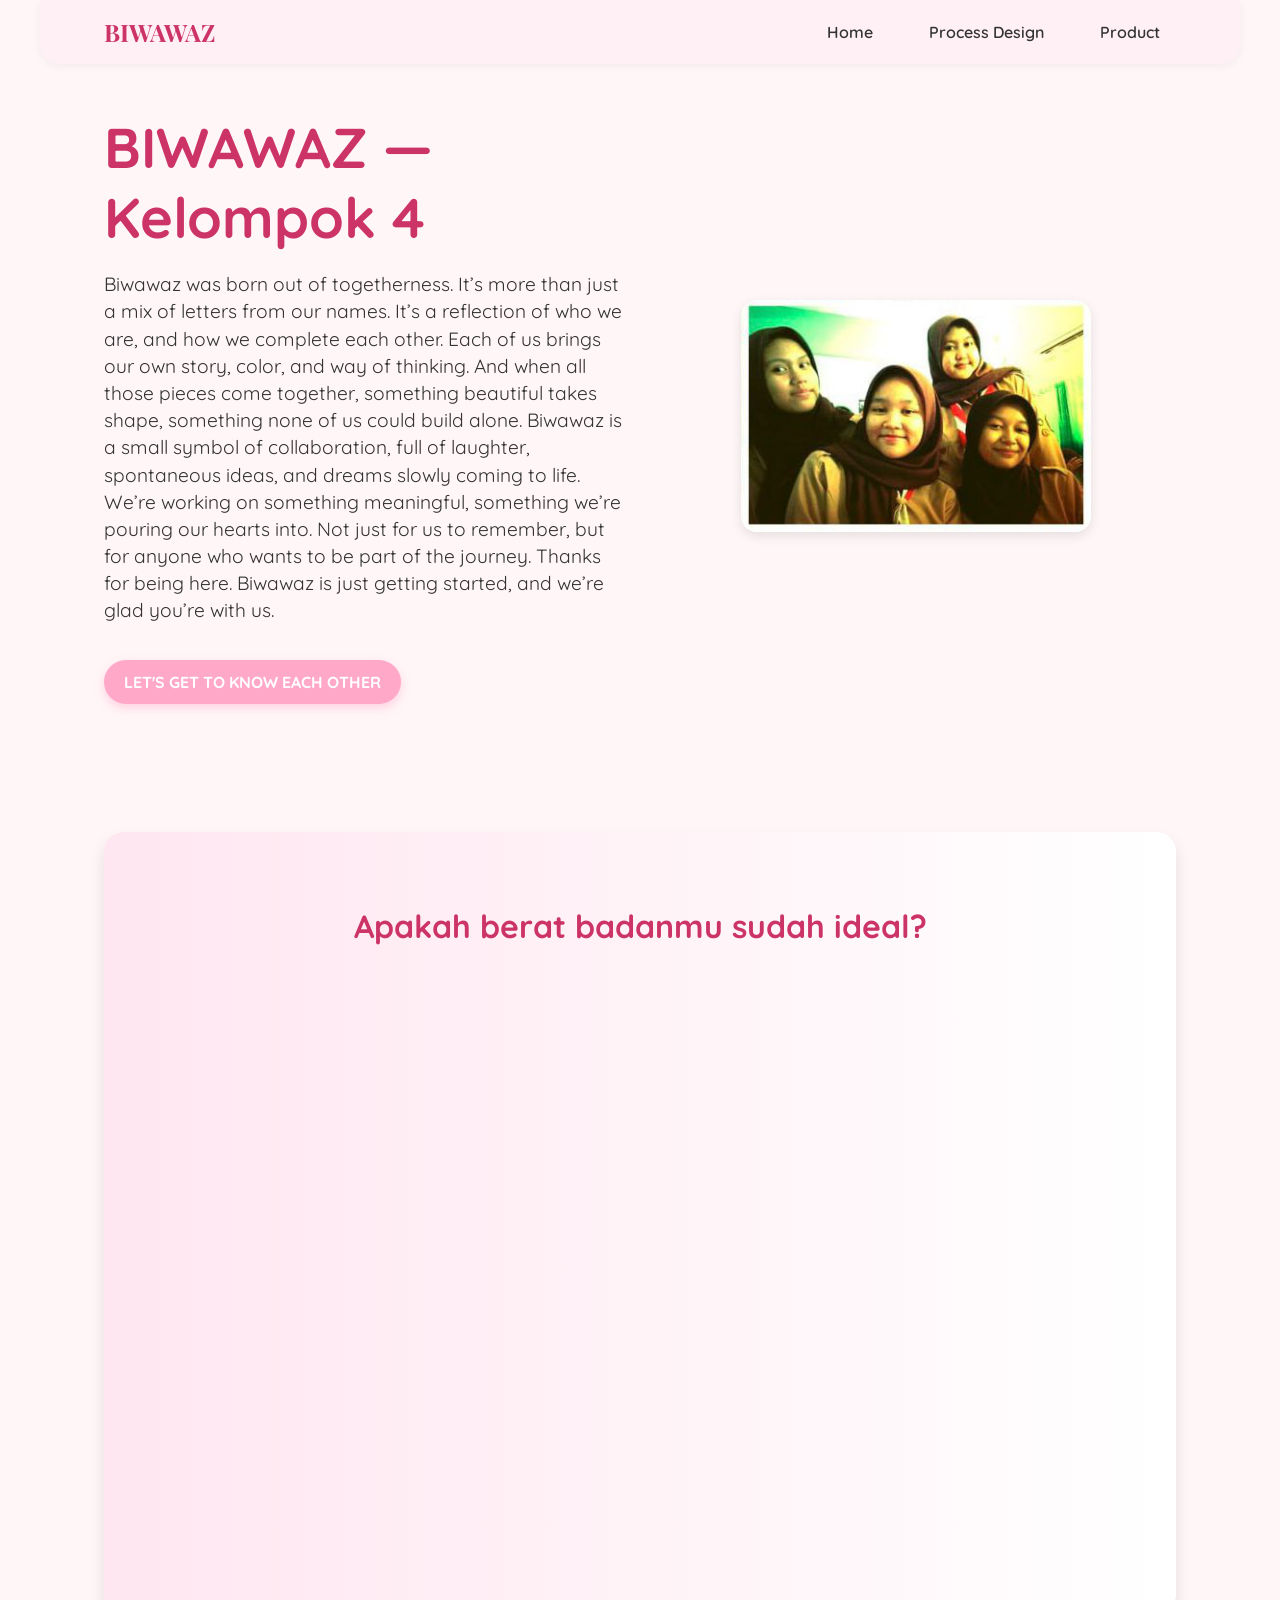
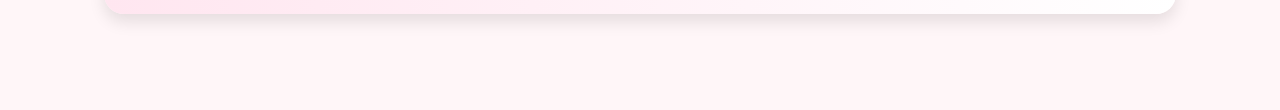
==== index.html @ 3f1b4741 "Update index.html" ====
<!DOCTYPE html>
<html lang="id">
<head>
  <meta charset="UTF-8" />
  <meta name="viewport" content="width=device-width, initial-scale=1.0" />
  <title>Kelompok 4 - Biwawaz</title>
  <link rel="stylesheet" href="style.css" />
  <link href="https://fonts.googleapis.com/css2?family=Noto+Sans+JP:wght@500&family=Playfair+Display:wght@600&family=Quicksand:wght@500&display=swap" rel="stylesheet">

  <style>
    body {
      font-family: 'Quicksand', sans-serif;
      background-color: #fff6f8;
      margin: 0;
      padding: 0;
      color: #444;
    }

    .member-container {
  display: flex;
  flex-wrap: wrap;
  gap: 2rem;
  margin-top: 2rem;
  justify-content: center;
  visibility: hidden;
  max-width: 1200px;
  margin-inline: auto;
}

  .member-box {
  width: 250px; 
  background-color: #ffe1eb;
  border-radius: 20px;
  text-align: center;
  padding: 20px;
  box-shadow: 0 8px 16px rgba(255, 182, 193, 0.3);
  display: flex;
  flex-direction: column;
  justify-content: space-between;
  transition: transform 0.3s ease;
}

    .member-box:hover {
      transform: scale(1.05);
    }

    .member-box img {
      width: 100px;
      height: 100px;
      object-fit: cover;
      border-radius: 50%;
      margin: 0 auto 1rem;
      border: 3px solid white;
      box-shadow: 0 0 0 4px #ffa8c8;
    }

    .member-box h3 {
      font-size: 1.3rem;
      color: #cc2e5d;
      margin: 10px 0 5px;
    }

    .member-box p {
      font-size: 0.95rem;
      color: #5f5f5f;
    }

    #btn-know {
      margin-top: 1rem;
      padding: 12px 20px;
      background-color: #ffa8c8;
      border: none;
      border-radius: 25px;
      color: white;
      font-weight: bold;
      cursor: pointer;
      box-shadow: 0 4px 10px rgba(255, 174, 201, 0.5);
      transition: background-color 0.3s;
    }

    #btn-know:hover {
      background-color: #ff8cb3;
    }
  </style>
</head>

<body>
<header class="navbar-container">
  <div class="logo">
    <h1>BIWAWAZ</h1>
  </div>
  <nav class="nav-list">
    <ul>
      <li><a href="#">Home</a></li>
      <li><a href="#">Process Design</a></li>
      <li><a href="#">Product</a></li>
    </ul>
  </nav>
</header>
  
<main>
  <div class="content">
    <div class="content-description">
      <h1 class="tittle">BIWAWAZ — Kelompok 4</h1>
      <p>
       Biwawaz was born out of togetherness. It’s more than just a mix of letters from our 	names. It’s a reflection of who we are, and 	how we complete each other. Each of 	us brings our own story, color, and way of thinking. And when all those pieces come 	together, 	something beautiful takes shape, something none of us could build 	alone.
          Biwawaz is a small symbol of collaboration, full of laughter, spontaneous ideas, 	and dreams slowly coming to life.
          We’re working on something meaningful, something we’re pouring our hearts into.
          Not just for us to remember, but for anyone who wants to be part of the journey.
          Thanks for being here. Biwawaz is just getting started, and we’re glad you’re 	with us.

      </p>
      <button id="btn-know">Let's get to know each other</button>

      <!-- Container anggota -->
      <div id="member-container" class="member-container"></div>
    </div>

    <div class="content-image">
      <img src="img/fotber4.png" alt="profile" />
    </div>
  </div>

  <section class="bmi-section">
    <h2>Apakah berat badanmu sudah ideal?</h2>
    <iframe 
      src="https://biwawazz-BMI-kalkulator.hf.space" 
      width="100%" 
      height="600px" 
      style="border:none; border-radius: 10px;">
    </iframe>
  </section>
</main>

<script>
  document.getElementById('btn-know').addEventListener('click', function() {
    const container = document.getElementById('member-container');
    container.style.visibility = 'visible';

    const members = [
      { name: 'Amirah Rajwa R', description: 'Progammer menciptakan dan mengembangkan program, melakukan pengujian dan debugging, mengintegrasikan backend dan frontend, menyusun dokumentasi, dan berkoordinasi dengan tim desain.', imgSrc: 'img/wawa.png' },
      { name: 'Shanaz Althaafunnisaa', description: 'Bertugas untuk membuat kode-kode program sebuah web. Kode-kode program tersebut nantinya harus bisa digunakan dengan baik oleh pengguna website. Maka dari itu, berbagai fungsi dalam web harus benar-benar diperhatikan, seperti fungsi tombol, menu, hingga sinkronisasi data', imgSrc: 'img/shanaz.png' },
      { name: 'Sabrina Aurelia P', description: 'Tugasnya menyampaikan informasi mengenai suatu produk secara menarik dengan mengakomodasi keinginan klien.', imgSrc: 'img/sabrina.png' },
      { name: 'Ratu Flora P', description: 'membuat konten yang menarik dan berkualitas untuk dipublikasikan di berbagai platform media sosial', imgSrc: 'img/ratu.png' }
    ];

    container.innerHTML = '';
    members.forEach(member => {
      let box = document.createElement('div');
      box.className = 'member-box';
      box.innerHTML = `
        <img src="${member.imgSrc}" alt="${member.name}" />
        <h3>${member.name}</h3>
        <p>${member.description}</p>
      `;
      container.appendChild(box);
    });
  });
</script>

</body>
</html>
---- style.css ----
@import url('https://fonts.googleapis.com/css2?family=Noto+Sans+JP:wght@500&family=Playfair+Display:wght@600&family=Quicksand:wght@500&display=swap');

*, *:before, *:after {
  box-sizing: border-box;
}

body {
  height: 100vh;
  font-family: 'Quicksand', 'Roboto', sans-serif;
  margin: 0;
  display: flex;
  flex-direction: column;
  background-color: #fffafa;
}
header.navbar-container {
  max-width: 1200px;
  width: 100%;
  margin: auto;
  display: flex;
  justify-content: space-between;
  align-items: center;
  padding: 1rem 4rem;
  background-color: #fff0f5;
  border-radius: 0 0 20px 20px;
  box-shadow: 0 2px 10px rgba(0,0,0,0.05);
}

header.navbar-container .logo h1 {
  font-size: 1.5rem;
  font-family: 'Playfair Display', serif;
  color: #cc3366;
  margin: 0;
}

.nav-list ul {
  display: flex;
  gap: 1.5rem;
  list-style: none;
  margin: 0;
  padding: 0;
}

.nav-list a {
  text-decoration: none;
  font-weight: 600;
  font-size: 1rem;
  color: #333;
  padding: 0.5rem 1rem;
  border-radius: 999px;
  transition: all 0.2s ease-in-out;
}

.nav-list a:hover {
  background-color: #f49ac2;
  color: white;
}

main {
  max-width: 1200px;
  width: 100%;
  margin-inline: auto;
  padding: 2rem 4rem;
  flex: 1;
  display: flex;
  flex-direction: column;
  gap: 2rem;
}

main .content {
  display: flex;
  align-items: center;
  gap: 2rem;
}

main .content .content-description {
  flex: 1;
}

main .content .content-description .tittle {
  font-size: 3.5rem;
  margin-block: 1rem;
  color: #cc3366;
}

main .content .content-description p {
  line-height: 1.7rem;
  font-size: 1.2rem;
  color: #333;
}

main .content .content-description button {
  padding: 0.8rem 2.5rem;
  margin-block-start: 1rem;
  text-transform: uppercase;
  font-weight: 700;
  font-size: 1rem;
  font-family: 'Calibri', 'Quicksand';
  color: black;
  border: 3px solid transparent;
  border-radius: 999px;
  background-color: pink;
  cursor: pointer;
  transition: all 0.3s ease;
  box-shadow: 0 4px 10px rgba(255,182,193,0.4);
}

main .content .content-description button:hover {
  border: 3px solid #f49ac2;
  color: #ffb6c1;
  background-color: transparent;
}

main .content .content-image {
  flex: 1;
  display: flex;
}

main .content .content-image img {
  margin: auto;
  min-width: 250px;
  width: 100%;
  max-width: 350px;
  border-radius: 16px;
  box-shadow: 0 4px 12px rgba(0,0,0,0.1);
}

/* BMI SECTION */
.bmi-section {
  width: 100%;
  margin-top: 4rem;
  padding: 3rem 2rem;
  background: linear-gradient(to right, #ffe6f0, #fff);
  border-radius: 20px;
  box-shadow: 0 8px 16px rgba(0,0,0,0.1);
  text-align: center;
  margin-bottom: 4rem;
}

.bmi-section h2 {
  font-size: 2rem;
  margin-bottom: 1rem;
  color: #cc3366;
}

/* Responsive Layout */
@media (max-width: 768px) {
  main .content {
    flex-direction: column;
    text-align: center;
  }

  main .content .content-description .tittle {
    font-size: 2.5rem;
  }

  main .content .content-image img {
    width: 100%;
  }

  main {
    padding: 1rem 2rem;
  }
}
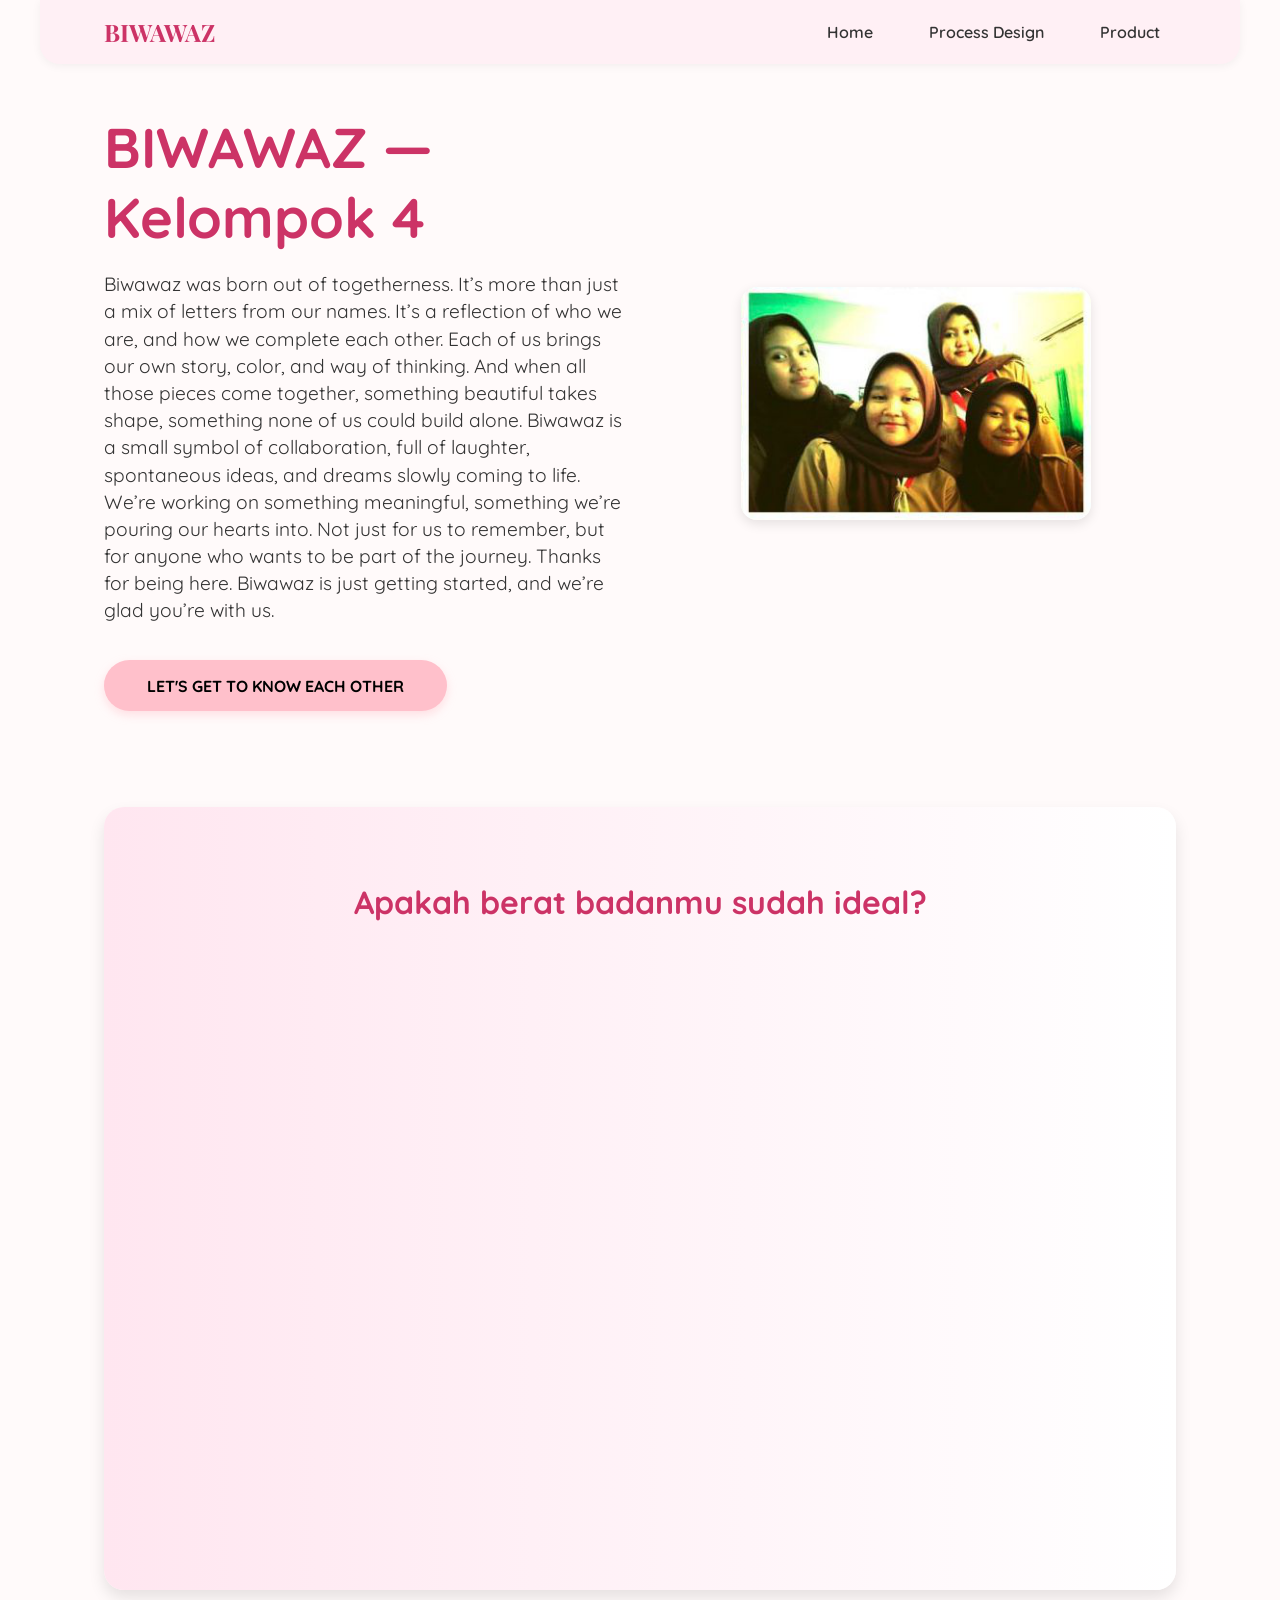
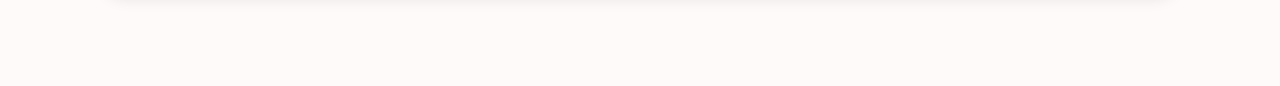
==== commit d469bcc7: "Update index.html" ====
--- a/index.html
+++ b/index.html
@@ -6,82 +6,6 @@
   <title>Kelompok 4 - Biwawaz</title>
   <link rel="stylesheet" href="style.css" />
   <link href="https://fonts.googleapis.com/css2?family=Noto+Sans+JP:wght@500&family=Playfair+Display:wght@600&family=Quicksand:wght@500&display=swap" rel="stylesheet">
-
-  <style>
-    body {
-      font-family: 'Quicksand', sans-serif;
-      background-color: #fff6f8;
-      margin: 0;
-      padding: 0;
-      color: #444;
-    }
-
-    .member-container {
-  display: flex;
-  flex-wrap: wrap;
-  gap: 2rem;
-  margin-top: 2rem;
-  justify-content: center;
-  visibility: hidden;
-  max-width: 1200px;
-  margin-inline: auto;
-}
-
-  .member-box {
-  width: 250px; 
-  background-color: #ffe1eb;
-  border-radius: 20px;
-  text-align: center;
-  padding: 20px;
-  box-shadow: 0 8px 16px rgba(255, 182, 193, 0.3);
-  display: flex;
-  flex-direction: column;
-  justify-content: space-between;
-  transition: transform 0.3s ease;
-}
-
-    .member-box:hover {
-      transform: scale(1.05);
-    }
-
-    .member-box img {
-      width: 100px;
-      height: 100px;
-      object-fit: cover;
-      border-radius: 50%;
-      margin: 0 auto 1rem;
-      border: 3px solid white;
-      box-shadow: 0 0 0 4px #ffa8c8;
-    }
-
-    .member-box h3 {
-      font-size: 1.3rem;
-      color: #cc2e5d;
-      margin: 10px 0 5px;
-    }
-
-    .member-box p {
-      font-size: 0.95rem;
-      color: #5f5f5f;
-    }
-
-    #btn-know {
-      margin-top: 1rem;
-      padding: 12px 20px;
-      background-color: #ffa8c8;
-      border: none;
-      border-radius: 25px;
-      color: white;
-      font-weight: bold;
-      cursor: pointer;
-      box-shadow: 0 4px 10px rgba(255, 174, 201, 0.5);
-      transition: background-color 0.3s;
-    }
-
-    #btn-know:hover {
-      background-color: #ff8cb3;
-    }
-  </style>
 </head>
 
 <body>
@@ -97,22 +21,19 @@
     </ul>
   </nav>
 </header>
-  
+
 <main>
   <div class="content">
     <div class="content-description">
       <h1 class="tittle">BIWAWAZ — Kelompok 4</h1>
       <p>
-       Biwawaz was born out of togetherness. It’s more than just a mix of letters from our 	names. It’s a reflection of who we are, and 	how we complete each other. Each of 	us brings our own story, color, and way of thinking. And when all those pieces come 	together, 	something beautiful takes shape, something none of us could build 	alone.
-          Biwawaz is a small symbol of collaboration, full of laughter, spontaneous ideas, 	and dreams slowly coming to life.
-          We’re working on something meaningful, something we’re pouring our hearts into.
-          Not just for us to remember, but for anyone who wants to be part of the journey.
-          Thanks for being here. Biwawaz is just getting started, and we’re glad you’re 	with us.
-
+        Biwawaz was born out of togetherness. It’s more than just a mix of letters from our names. It’s a reflection of who we are, and how we complete each other. Each of us brings our own story, color, and way of thinking. And when all those pieces come together, something beautiful takes shape, something none of us could build alone.
+        Biwawaz is a small symbol of collaboration, full of laughter, spontaneous ideas, and dreams slowly coming to life.
+        We’re working on something meaningful, something we’re pouring our hearts into.
+        Not just for us to remember, but for anyone who wants to be part of the journey.
+        Thanks for being here. Biwawaz is just getting started, and we’re glad you’re with us.
       </p>
       <button id="btn-know">Let's get to know each other</button>
-
-      <!-- Container anggota -->
       <div id="member-container" class="member-container"></div>
     </div>
 
@@ -133,15 +54,15 @@
 </main>
 
 <script>
-  document.getElementById('btn-know').addEventListener('click', function() {
+  document.getElementById('btn-know').addEventListener('click', function () {
     const container = document.getElementById('member-container');
     container.style.visibility = 'visible';
 
     const members = [
-      { name: 'Amirah Rajwa R', description: 'Progammer menciptakan dan mengembangkan program, melakukan pengujian dan debugging, mengintegrasikan backend dan frontend, menyusun dokumentasi, dan berkoordinasi dengan tim desain.', imgSrc: 'img/wawa.png' },
-      { name: 'Shanaz Althaafunnisaa', description: 'Bertugas untuk membuat kode-kode program sebuah web. Kode-kode program tersebut nantinya harus bisa digunakan dengan baik oleh pengguna website. Maka dari itu, berbagai fungsi dalam web harus benar-benar diperhatikan, seperti fungsi tombol, menu, hingga sinkronisasi data', imgSrc: 'img/shanaz.png' },
-      { name: 'Sabrina Aurelia P', description: 'Tugasnya menyampaikan informasi mengenai suatu produk secara menarik dengan mengakomodasi keinginan klien.', imgSrc: 'img/sabrina.png' },
-      { name: 'Ratu Flora P', description: 'membuat konten yang menarik dan berkualitas untuk dipublikasikan di berbagai platform media sosial', imgSrc: 'img/ratu.png' }
+      { name: 'Amirah Rajwa R', description: '"Programmer membuat, menguji, dan menyempurnakan program sambil bekerja sama dengan tim."', imgSrc: 'img/wawa.png' },
+      { name: 'Shanaz Althaafunnisaa', description: 'Bertugas menulis kode web agar berfungsi dengan baik, termasuk tombol, menu, dan sinkronisasi data.', imgSrc: 'img/shanaz.png' },
+      { name: 'Sabrina Aurelia P', description: 'Tugasnya menyampaikan informasi mengenai suatu produk secara menarik.', imgSrc: 'img/sabrina.png' },
+      { name: 'Ratu Flora P', description: 'Membuat konten menarik untuk berbagai media sosial.', imgSrc: 'img/ratu.png' }
     ];
 
     container.innerHTML = '';
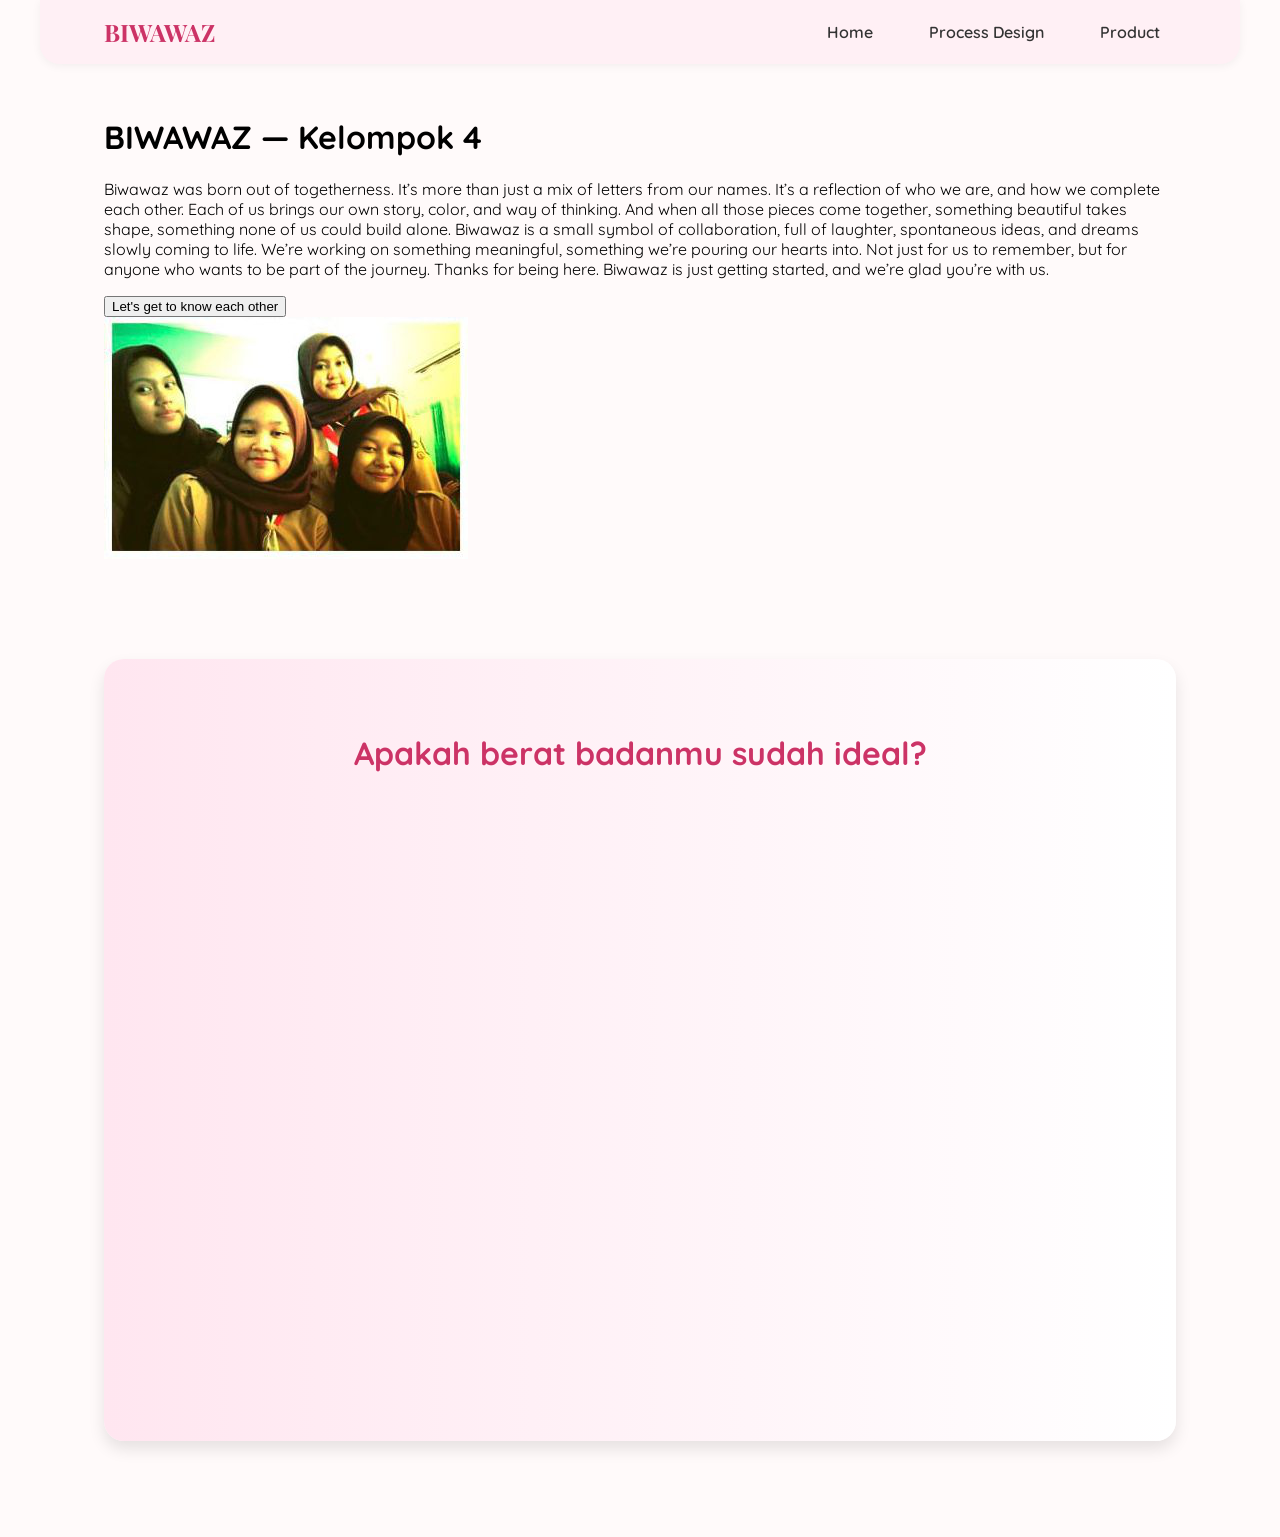
==== commit 91629a4d: "Update index.html" ====
--- a/index.html
+++ b/index.html
@@ -9,75 +9,74 @@
 </head>
 
 <body>
-<header class="navbar-container">
-  <div class="logo">
-    <h1>BIWAWAZ</h1>
-  </div>
-  <nav class="nav-list">
-    <ul>
-      <li><a href="#">Home</a></li>
-      <li><a href="#">Process Design</a></li>
-      <li><a href="#">Product</a></li>
-    </ul>
-  </nav>
-</header>
+  <header class="navbar-container">
+    <div class="logo">
+      <h1>BIWAWAZ</h1>
+    </div>
+    <nav class="nav-list">
+      <ul>
+        <li><a href="#">Home</a></li>
+        <li><a href="#">Process Design</a></li>
+        <li><a href="#">Product</a></li>
+      </ul>
+    </nav>
+  </header>
 
-<main>
-  <div class="content">
-    <div class="content-description">
-      <h1 class="tittle">BIWAWAZ — Kelompok 4</h1>
-      <p>
-        Biwawaz was born out of togetherness. It’s more than just a mix of letters from our names. It’s a reflection of who we are, and how we complete each other. Each of us brings our own story, color, and way of thinking. And when all those pieces come together, something beautiful takes shape, something none of us could build alone.
-        Biwawaz is a small symbol of collaboration, full of laughter, spontaneous ideas, and dreams slowly coming to life.
-        We’re working on something meaningful, something we’re pouring our hearts into.
-        Not just for us to remember, but for anyone who wants to be part of the journey.
-        Thanks for being here. Biwawaz is just getting started, and we’re glad you’re with us.
-      </p>
-      <button id="btn-know">Let's get to know each other</button>
-      <div id="member-container" class="member-container"></div>
+  <main>
+    <div class="content-wrapper">
+      <div class="content-description">
+        <h1 class="tittle">BIWAWAZ — Kelompok 4</h1>
+        <p>
+          Biwawaz was born out of togetherness. It’s more than just a mix of letters from our names. It’s a reflection of who we are, and how we complete each other. Each of us brings our own story, color, and way of thinking. And when all those pieces come together, something beautiful takes shape, something none of us could build alone.
+          Biwawaz is a small symbol of collaboration, full of laughter, spontaneous ideas, and dreams slowly coming to life.
+          We’re working on something meaningful, something we’re pouring our hearts into.
+          Not just for us to remember, but for anyone who wants to be part of the journey.
+          Thanks for being here. Biwawaz is just getting started, and we’re glad you’re with us.
+        </p>
+        <button id="btn-know">Let's get to know each other</button>
+        <div id="member-container" class="member-container"></div>
+      </div>
+
+      <div class="content-image sticky">
+        <img src="img/fotber4.png" alt="profile" />
+      </div>
     </div>
 
-    <div class="content-image">
-      <img src="img/fotber4.png" alt="profile" />
-    </div>
-  </div>
+    <section class="bmi-section">
+      <h2>Apakah berat badanmu sudah ideal?</h2>
+      <iframe 
+        src="https://biwawazz-BMI-kalkulator.hf.space" 
+        width="100%" 
+        height="600px" 
+        style="border:none; border-radius: 10px;">
+      </iframe>
+    </section>
+  </main>
 
-  <section class="bmi-section">
-    <h2>Apakah berat badanmu sudah ideal?</h2>
-    <iframe 
-      src="https://biwawazz-BMI-kalkulator.hf.space" 
-      width="100%" 
-      height="600px" 
-      style="border:none; border-radius: 10px;">
-    </iframe>
-  </section>
-</main>
+  <script>
+    document.getElementById('btn-know').addEventListener('click', function () {
+      const container = document.getElementById('member-container');
+      container.style.visibility = 'visible';
 
-<script>
-  document.getElementById('btn-know').addEventListener('click', function () {
-    const container = document.getElementById('member-container');
-    container.style.visibility = 'visible';
+      const members = [
+        { name: 'Amirah Rajwa R', description: '"Programmer membuat, menguji, dan menyempurnakan program sambil bekerja sama dengan tim."', imgSrc: 'img/wawa.png' },
+        { name: 'Shanaz Althaafunnisaa', description: 'Bertugas menulis kode web agar berfungsi dengan baik, termasuk tombol, menu, dan sinkronisasi data.', imgSrc: 'img/shanaz.png' },
+        { name: 'Sabrina Aurelia P', description: 'Tugasnya menyampaikan informasi mengenai suatu produk secara menarik.', imgSrc: 'img/sabrina.png' },
+        { name: 'Ratu Flora P', description: 'Membuat konten menarik untuk berbagai media sosial.', imgSrc: 'img/ratu.png' }
+      ];
 
-    const members = [
-      { name: 'Amirah Rajwa R', description: '"Programmer membuat, menguji, dan menyempurnakan program sambil bekerja sama dengan tim."', imgSrc: 'img/wawa.png' },
-      { name: 'Shanaz Althaafunnisaa', description: 'Bertugas menulis kode web agar berfungsi dengan baik, termasuk tombol, menu, dan sinkronisasi data.', imgSrc: 'img/shanaz.png' },
-      { name: 'Sabrina Aurelia P', description: 'Tugasnya menyampaikan informasi mengenai suatu produk secara menarik.', imgSrc: 'img/sabrina.png' },
-      { name: 'Ratu Flora P', description: 'Membuat konten menarik untuk berbagai media sosial.', imgSrc: 'img/ratu.png' }
-    ];
-
-    container.innerHTML = '';
-    members.forEach(member => {
-      let box = document.createElement('div');
-      box.className = 'member-box';
-      box.innerHTML = `
-        <img src="${member.imgSrc}" alt="${member.name}" />
-        <h3>${member.name}</h3>
-        <p>${member.description}</p>
-      `;
-      container.appendChild(box);
+      container.innerHTML = '';
+      members.forEach(member => {
+        let box = document.createElement('div');
+        box.className = 'member-box';
+        box.innerHTML = `
+          <img src="${member.imgSrc}" alt="${member.name}" />
+          <h3>${member.name}</h3>
+          <p>${member.description}</p>
+        `;
+        container.appendChild(box);
+      });
     });
-  });
-</script>
-
+  </script>
 </body>
 </html>
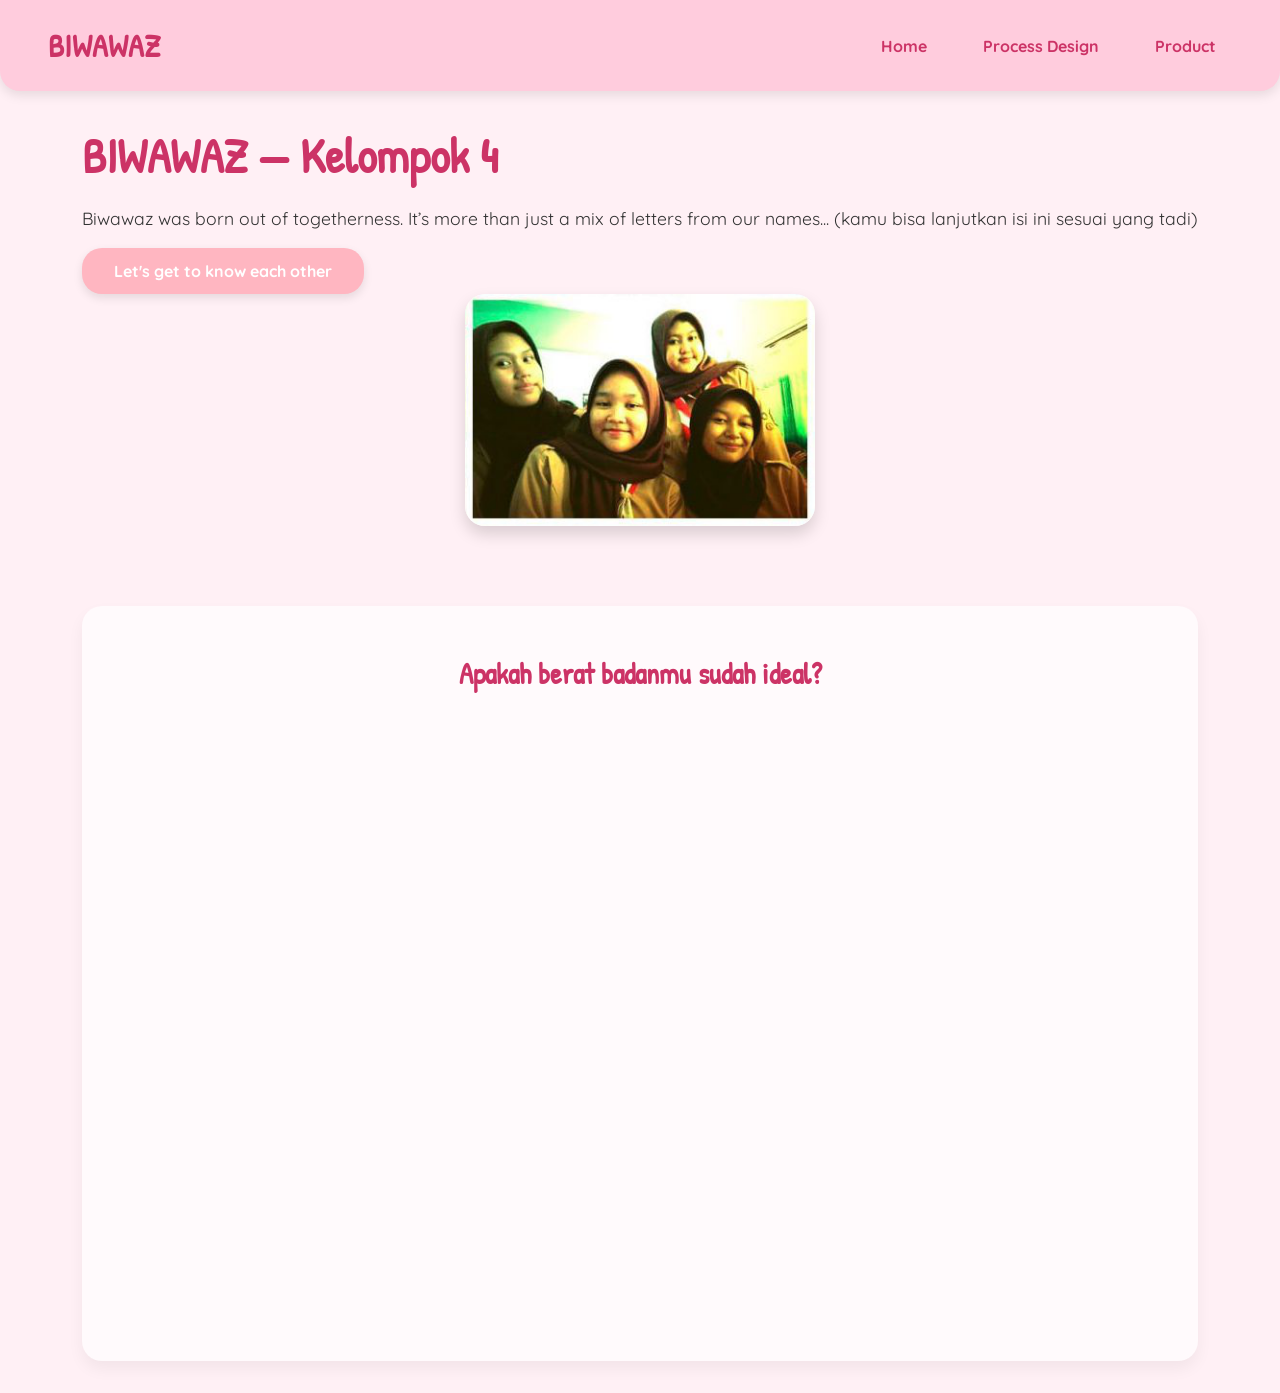
==== commit 9cc01428: "Update index.html" ====
--- a/index.html
+++ b/index.html
@@ -21,37 +21,39 @@
       </ul>
     </nav>
   </header>
+<main>
+  <!-- Bagian deskripsi dan tombol -->
+  <div class="content-wrapper">
+    <div class="content-description">
+      <h1 class="tittle">BIWAWAZ — Kelompok 4</h1>
+      <p>
+        Biwawaz was born out of togetherness. It’s more than just a mix of letters from our names...
+        (kamu bisa lanjutkan isi ini sesuai yang tadi)
+      </p>
+      <button id="btn-know">Let's get to know each other</button>
+    </div>
+  </div>
 
-  <main>
-    <div class="content-wrapper">
-      <div class="content-description">
-        <h1 class="tittle">BIWAWAZ — Kelompok 4</h1>
-        <p>
-          Biwawaz was born out of togetherness. It’s more than just a mix of letters from our names. It’s a reflection of who we are, and how we complete each other. Each of us brings our own story, color, and way of thinking. And when all those pieces come together, something beautiful takes shape, something none of us could build alone.
-          Biwawaz is a small symbol of collaboration, full of laughter, spontaneous ideas, and dreams slowly coming to life.
-          We’re working on something meaningful, something we’re pouring our hearts into.
-          Not just for us to remember, but for anyone who wants to be part of the journey.
-          Thanks for being here. Biwawaz is just getting started, and we’re glad you’re with us.
-        </p>
-        <button id="btn-know">Let's get to know each other</button>
-        <div id="member-container" class="member-container"></div>
-      </div>
+  <!-- Foto grup dipisah agar tidak terdorong ke bawah -->
+  <div class="content-image sticky">
+    <img src="img/fotber4.png" alt="Foto grup Biwawaz" />
+  </div>
 
-      <div class="content-image sticky">
-        <img src="img/fotber4.png" alt="profile" />
-      </div>
-    </div>
+  <!-- Kotak member muncul di bawah tombol, tidak tumpang tindih -->
+  <div id="member-container" class="member-container"></div>
 
-    <section class="bmi-section">
-      <h2>Apakah berat badanmu sudah ideal?</h2>
-      <iframe 
-        src="https://biwawazz-BMI-kalkulator.hf.space" 
-        width="100%" 
-        height="600px" 
-        style="border:none; border-radius: 10px;">
-      </iframe>
-    </section>
-  </main>
+  <!-- BMI Kalkulator -->
+  <section class="bmi-section">
+    <h2>Apakah berat badanmu sudah ideal?</h2>
+    <iframe 
+      src="https://biwawazz-BMI-kalkulator.hf.space" 
+      width="100%" 
+      height="600px" 
+      style="border:none; border-radius: 10px;">
+    </iframe>
+  </section>
+</main>
+
 
   <script>
     document.getElementById('btn-know').addEventListener('click', function () {
--- a/style.css
+++ b/style.css
@@ -1,163 +1,182 @@
-@import url('https://fonts.googleapis.com/css2?family=Noto+Sans+JP:wght@500&family=Playfair+Display:wght@600&family=Quicksand:wght@500&display=swap');
+@import url('https://fonts.googleapis.com/css2?family=Patrick+Hand&family=Quicksand:wght@500&display=swap');
 
-*, *:before, *:after {
+* {
   box-sizing: border-box;
-}
-
-body {
-  height: 100vh;
-  font-family: 'Quicksand', 'Roboto', sans-serif;
-  margin: 0;
-  display: flex;
-  flex-direction: column;
-  background-color: #fffafa;
-}
-header.navbar-container {
-  max-width: 1200px;
-  width: 100%;
-  margin: auto;
-  display: flex;
-  justify-content: space-between;
-  align-items: center;
-  padding: 1rem 4rem;
-  background-color: #fff0f5;
-  border-radius: 0 0 20px 20px;
-  box-shadow: 0 2px 10px rgba(0,0,0,0.05);
-}
-
-header.navbar-container .logo h1 {
-  font-size: 1.5rem;
-  font-family: 'Playfair Display', serif;
-  color: #cc3366;
-  margin: 0;
-}
-
-.nav-list ul {
-  display: flex;
-  gap: 1.5rem;
-  list-style: none;
   margin: 0;
   padding: 0;
 }
 
+body {
+  font-family: 'Quicksand', sans-serif;
+  background-color: #fff0f5;
+  color: #333;
+  display: flex;
+  flex-direction: column;
+  min-height: 100vh;
+}
+
+header.navbar-container {
+  background-color: #ffccdd;
+  padding: 1.5rem 3rem;
+  display: flex;
+  justify-content: space-between;
+  align-items: center;
+  border-radius: 0 0 20px 20px;
+  box-shadow: 0 4px 12px rgba(0, 0, 0, 0.1);
+}
+
+header .logo h1 {
+  font-family: 'Patrick Hand', cursive;
+  font-size: 2rem;
+  color: #cc3366;
+}
+
+.nav-list ul {
+  list-style: none;
+  display: flex;
+  gap: 1.5rem;
+}
+
 .nav-list a {
   text-decoration: none;
-  font-weight: 600;
-  font-size: 1rem;
-  color: #333;
+  font-weight: bold;
+  color: #cc3366;
   padding: 0.5rem 1rem;
   border-radius: 999px;
-  transition: all 0.2s ease-in-out;
+  transition: 0.2s;
 }
 
 .nav-list a:hover {
-  background-color: #f49ac2;
+  background-color: #ffb6c1;
   color: white;
 }
 
 main {
   max-width: 1200px;
-  width: 100%;
-  margin-inline: auto;
-  padding: 2rem 4rem;
-  flex: 1;
-  display: flex;
-  flex-direction: column;
-  gap: 2rem;
-}
-
-main .content {
-  display: flex;
-  align-items: center;
-  gap: 2rem;
-}
-
-main .content .content-description {
+  margin: 2rem auto;
+  padding: 0 2rem;
   flex: 1;
 }
 
-main .content .content-description .tittle {
-  font-size: 3.5rem;
-  margin-block: 1rem;
-  color: #cc3366;
+.content {
+  display: flex;
+  flex-wrap: wrap;
+  align-items: center;
+  gap: 2rem;
+  margin-bottom: 2rem;
 }
 
-main .content .content-description p {
-  line-height: 1.7rem;
-  font-size: 1.2rem;
-  color: #333;
+.content-description {
+  flex: 1;
 }
 
-main .content .content-description button {
-  padding: 0.8rem 2.5rem;
-  margin-block-start: 1rem;
-  text-transform: uppercase;
-  font-weight: 700;
-  font-size: 1rem;
-  font-family: 'Calibri', 'Quicksand';
-  color: black;
-  border: 3px solid transparent;
-  border-radius: 999px;
-  background-color: pink;
-  cursor: pointer;
-  transition: all 0.3s ease;
-  box-shadow: 0 4px 10px rgba(255,182,193,0.4);
+.tittle {
+  font-size: 3rem;
+  color: #cc3366;
+  margin-bottom: 1rem;
+  font-family: 'Patrick Hand', cursive;
 }
 
-main .content .content-description button:hover {
-  border: 3px solid #f49ac2;
-  color: #ffb6c1;
-  background-color: transparent;
+.content-description p {
+  font-size: 1.1rem;
+  line-height: 1.6;
+  margin-bottom: 1rem;
 }
 
-main .content .content-image {
+button#btn-know {
+  padding: 0.8rem 2rem;
+  font-family: 'Quicksand';
+  font-weight: bold;
+  font-size: 1rem;
+  border-radius: 20px;
+  background-color: #ffb6c1;
+  color: #fff;
+  border: none;
+  box-shadow: 0 4px 10px rgba(0, 0, 0, 0.1);
+  cursor: pointer;
+  transition: 0.3s;
+}
+
+button#btn-know:hover {
+  background-color: #cc3366;
+}
+
+.content-image {
   flex: 1;
   display: flex;
+  justify-content: center;
 }
 
-main .content .content-image img {
-  margin: auto;
-  min-width: 250px;
+.content-image img {
   width: 100%;
   max-width: 350px;
-  border-radius: 16px;
-  box-shadow: 0 4px 12px rgba(0,0,0,0.1);
+  border-radius: 20px;
+  box-shadow: 0 8px 16px rgba(0,0,0,0.15);
 }
 
-/* BMI SECTION */
+.member-container {
+  display: flex;
+  flex-wrap: wrap;
+  gap: 1.5rem;
+  margin-top: 2rem;
+  justify-content: center;
+  visibility: visible;
+}
+
+.member-box {
+  background-color: #ffe6ef;
+  border-radius: 20px;
+  padding: 1rem;
+  text-align: center;
+  width: 220px;
+  box-shadow: 0 6px 12px rgba(0,0,0,0.1);
+}
+
+.member-box img {
+  width: 100px;
+  height: 100px;
+  border-radius: 50%;
+  object-fit: cover;
+  margin-bottom: 1rem;
+  box-shadow: 0 2px 5px rgba(0,0,0,0.1);
+}
+
+.member-box h3 {
+  color: #cc3366;
+  margin-bottom: 0.5rem;
+  font-size: 1.1rem;
+}
+
+.member-box p {
+  font-size: 0.95rem;
+  color: #555;
+}
+
+/* BMI */
 .bmi-section {
-  width: 100%;
-  margin-top: 4rem;
+  background-color: #fffafc;
   padding: 3rem 2rem;
-  background: linear-gradient(to right, #ffe6f0, #fff);
   border-radius: 20px;
-  box-shadow: 0 8px 16px rgba(0,0,0,0.1);
   text-align: center;
-  margin-bottom: 4rem;
+  box-shadow: 0 8px 16px rgba(0,0,0,0.05);
+  margin-top: 3rem;
 }
 
 .bmi-section h2 {
-  font-size: 2rem;
+  color: #cc3366;
   margin-bottom: 1rem;
-  color: #cc3366;
+  font-size: 1.8rem;
+  font-family: 'Patrick Hand', cursive;
 }
 
-/* Responsive Layout */
-@media (max-width: 768px) {
-  main .content {
+/* Responsive */
+@media screen and (max-width: 768px) {
+  .content {
     flex-direction: column;
     text-align: center;
   }
 
-  main .content .content-description .tittle {
-    font-size: 2.5rem;
-  }
-
-  main .content .content-image img {
-    width: 100%;
-  }
-
-  main {
-    padding: 1rem 2rem;
+  .content-image img {
+    max-width: 80%;
   }
 }
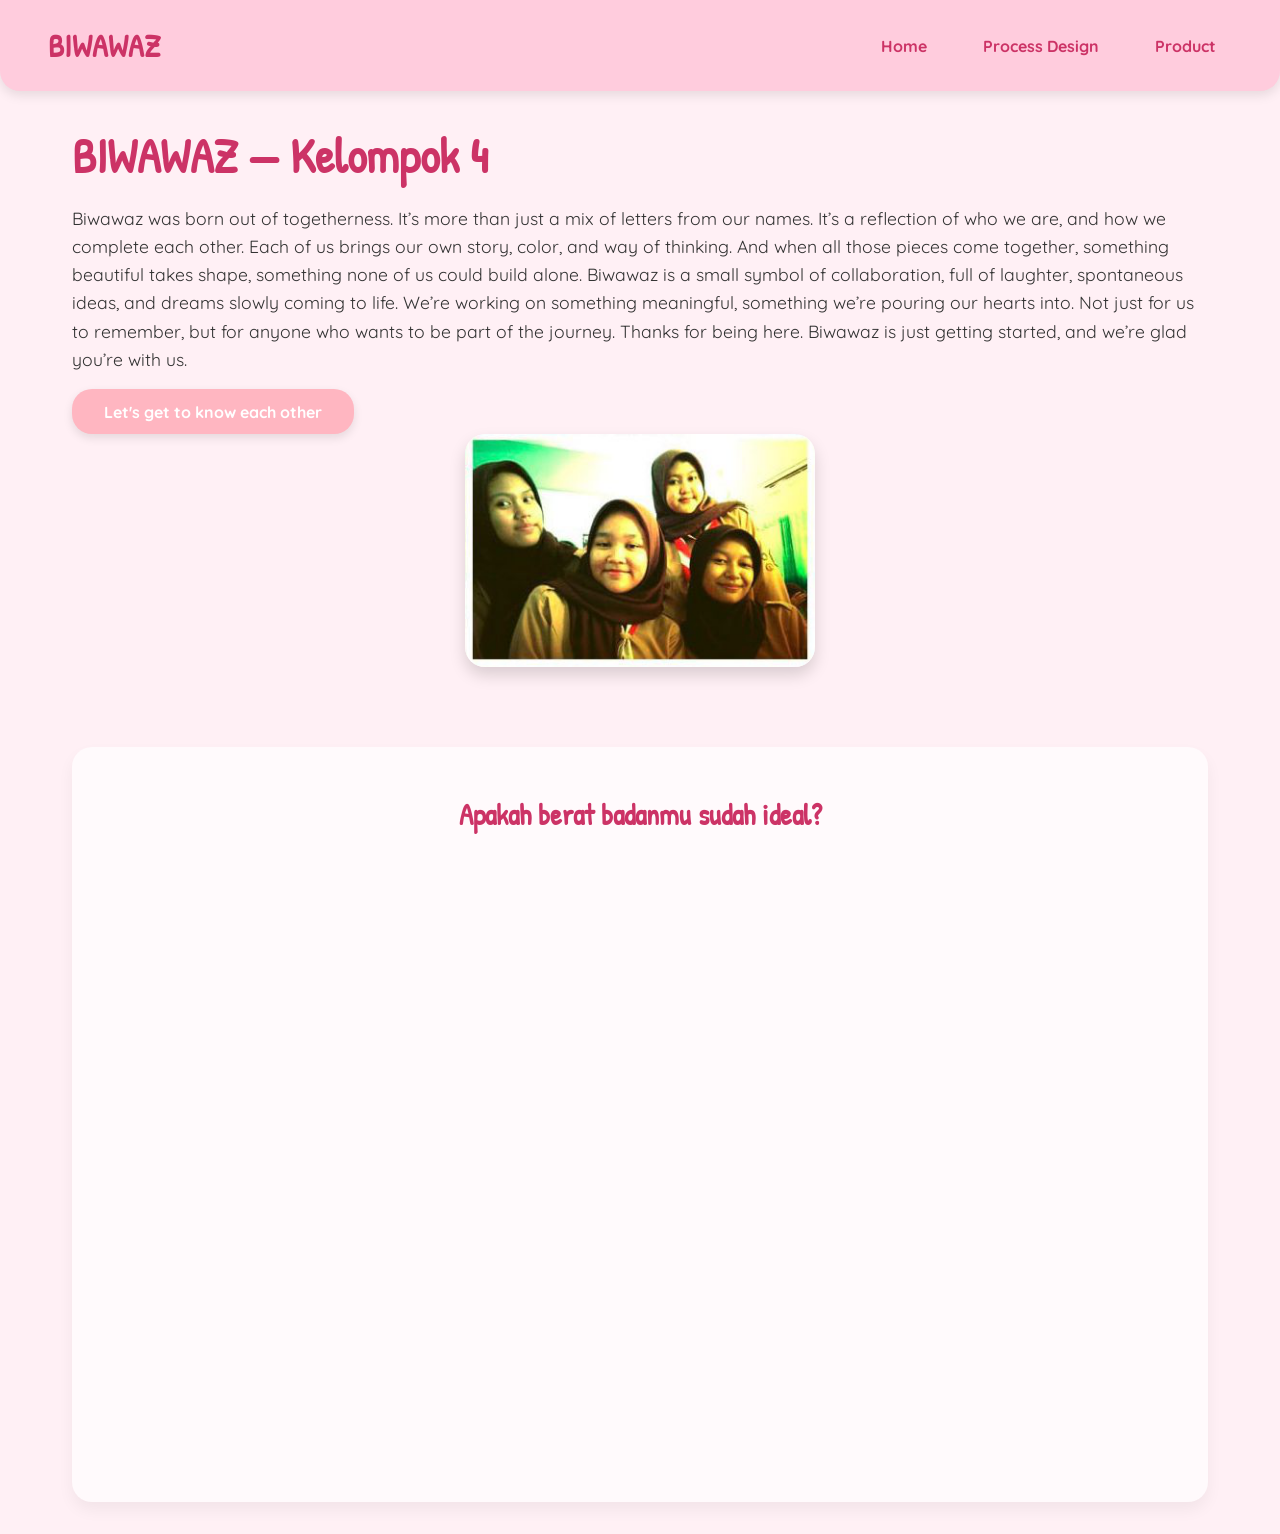
==== commit b28954be: "Update index.html" ====
--- a/index.html
+++ b/index.html
@@ -27,8 +27,12 @@
     <div class="content-description">
       <h1 class="tittle">BIWAWAZ — Kelompok 4</h1>
       <p>
-        Biwawaz was born out of togetherness. It’s more than just a mix of letters from our names...
-        (kamu bisa lanjutkan isi ini sesuai yang tadi)
+       Biwawaz was born out of togetherness. It’s more than just a mix of letters from our 	names. It’s a reflection of who we are, and 	how we complete each other. Each of 	us brings our own story, color, and way of thinking. And when all those pieces come 	together, 	something beautiful takes shape, something none of us could build 	alone.
+          Biwawaz is a small symbol of collaboration, full of laughter, spontaneous ideas, 	and dreams slowly coming to life.
+          We’re working on something meaningful, something we’re pouring our hearts into.
+          Not just for us to remember, but for anyone who wants to be part of the journey.
+          Thanks for being here. Biwawaz is just getting started, and we’re glad you’re 	with us.
+
       </p>
       <button id="btn-know">Let's get to know each other</button>
     </div>
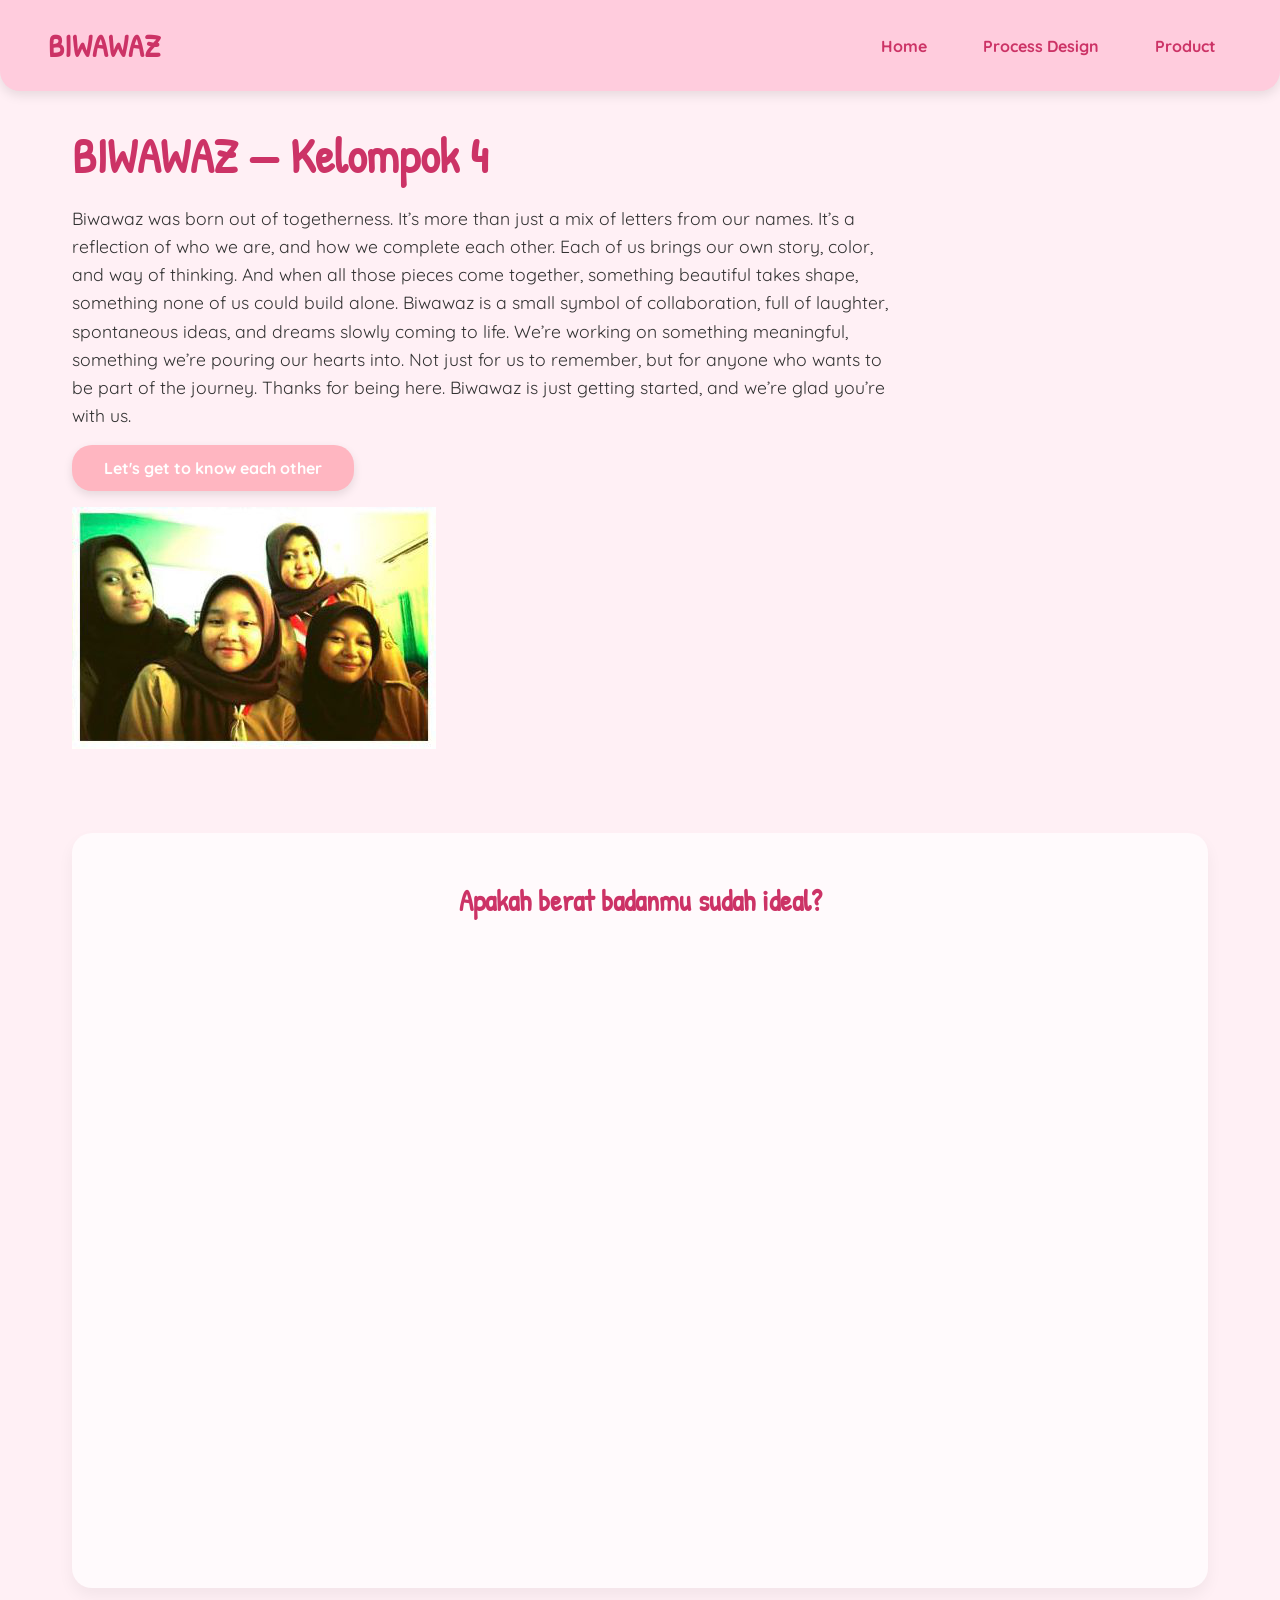
==== commit e5a36bcb: "Update index.html" ====
--- a/index.html
+++ b/index.html
@@ -3,7 +3,7 @@
 <head>
   <meta charset="UTF-8" />
   <meta name="viewport" content="width=device-width, initial-scale=1.0" />
-  <title>Kelompok 4 - Biwawaz</title>
+  <title>group 4 - Biwawaz</title>
   <link rel="stylesheet" href="style.css" />
   <link href="https://fonts.googleapis.com/css2?family=Noto+Sans+JP:wght@500&family=Playfair+Display:wght@600&family=Quicksand:wght@500&display=swap" rel="stylesheet">
 </head>
@@ -65,7 +65,7 @@
       container.style.visibility = 'visible';
 
       const members = [
-        { name: 'Amirah Rajwa R', description: '"Programmer membuat, menguji, dan menyempurnakan program sambil bekerja sama dengan tim."', imgSrc: 'img/wawa.png' },
+        { name: 'Amirah Rajwa R', description: 'Programmer membuat, menguji, dan menyempurnakan program sambil bekerja sama dengan tim.', imgSrc: 'img/wawa.png' },
         { name: 'Shanaz Althaafunnisaa', description: 'Bertugas menulis kode web agar berfungsi dengan baik, termasuk tombol, menu, dan sinkronisasi data.', imgSrc: 'img/shanaz.png' },
         { name: 'Sabrina Aurelia P', description: 'Tugasnya menyampaikan informasi mengenai suatu produk secara menarik.', imgSrc: 'img/sabrina.png' },
         { name: 'Ratu Flora P', description: 'Membuat konten menarik untuk berbagai media sosial.', imgSrc: 'img/ratu.png' }
--- a/style.css
+++ b/style.css
@@ -56,18 +56,11 @@
   margin: 2rem auto;
   padding: 0 2rem;
   flex: 1;
+  position: relative;
 }
 
-.content {
-  display: flex;
-  flex-wrap: wrap;
-  align-items: center;
-  gap: 2rem;
-  margin-bottom: 2rem;
-}
-
-.content-description {
-  flex: 1;
+.content-wrapper {
+  padding-right: 320px; /* kasih ruang buat foto grup */
 }
 
 .tittle {
@@ -95,23 +88,21 @@
   box-shadow: 0 4px 10px rgba(0, 0, 0, 0.1);
   cursor: pointer;
   transition: 0.3s;
+  margin-bottom: 1rem;
 }
 
 button#btn-know:hover {
   background-color: #cc3366;
 }
 
-.content-image {
-  flex: 1;
-  display: flex;
-  justify-content: center;
-}
-
-.content-image img {
-  width: 100%;
-  max-width: 350px;
+.group-photo {
+  position: absolute;
+  top: 130px;
+  right: 50px;
+  max-width: 260px;
   border-radius: 20px;
-  box-shadow: 0 8px 16px rgba(0,0,0,0.15);
+  box-shadow: 0 8px 16px rgba(0, 0, 0, 0.15);
+  z-index: 1;
 }
 
 .member-container {
@@ -120,7 +111,7 @@
   gap: 1.5rem;
   margin-top: 2rem;
   justify-content: center;
-  visibility: visible;
+  visibility: hidden;
 }
 
 .member-box {
@@ -130,6 +121,11 @@
   text-align: center;
   width: 220px;
   box-shadow: 0 6px 12px rgba(0,0,0,0.1);
+  transition: 0.3s ease;
+}
+
+.member-box:hover {
+  transform: translateY(-5px);
 }
 
 .member-box img {
@@ -152,7 +148,6 @@
   color: #555;
 }
 
-/* BMI */
 .bmi-section {
   background-color: #fffafc;
   padding: 3rem 2rem;
@@ -171,12 +166,19 @@
 
 /* Responsive */
 @media screen and (max-width: 768px) {
-  .content {
-    flex-direction: column;
+  .content-wrapper {
+    padding-right: 0;
+  }
+
+  .group-photo {
+    position: static;
+    display: block;
+    margin: 2rem auto;
+    max-width: 80%;
+  }
+
+  .content-description,
+  .member-container {
     text-align: center;
   }
-
-  .content-image img {
-    max-width: 80%;
-  }
 }
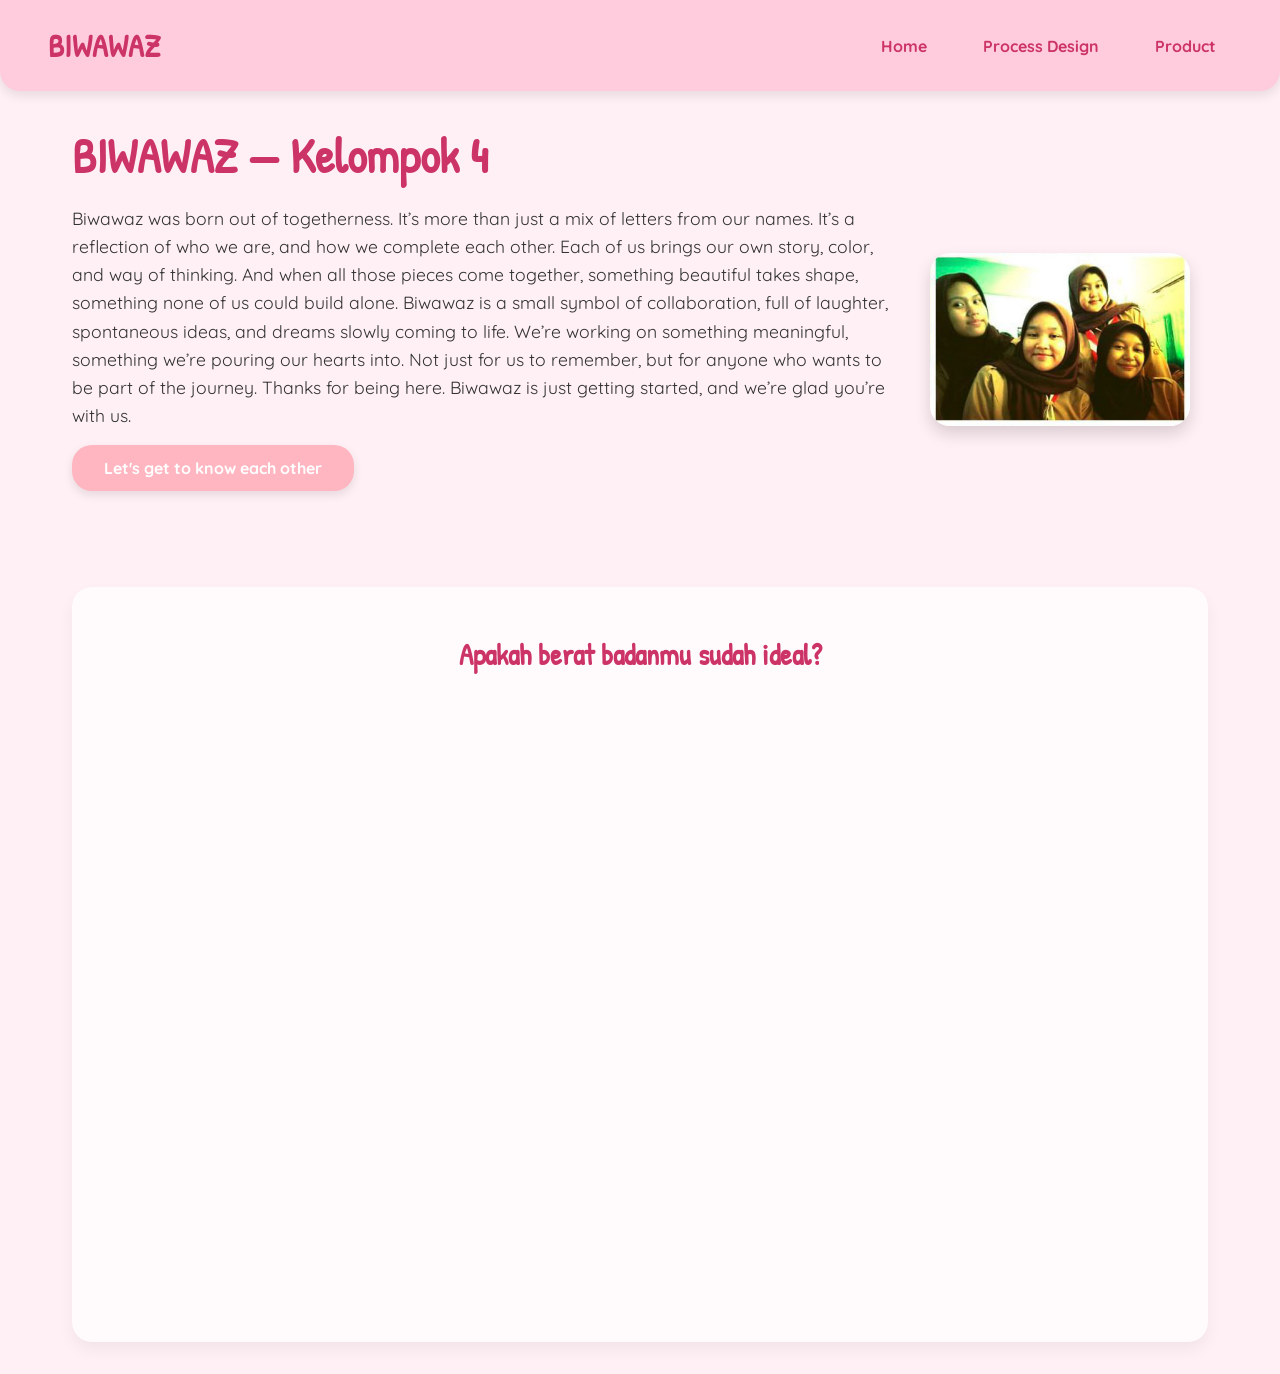
==== commit 092b99a7: "Update index.html" ====
--- a/index.html
+++ b/index.html
@@ -32,16 +32,14 @@
           We’re working on something meaningful, something we’re pouring our hearts into.
           Not just for us to remember, but for anyone who wants to be part of the journey.
           Thanks for being here. Biwawaz is just getting started, and we’re glad you’re 	with us.
-
       </p>
       <button id="btn-know">Let's get to know each other</button>
     </div>
   </div>
 
   <!-- Foto grup dipisah agar tidak terdorong ke bawah -->
-  <div class="content-image sticky">
-    <img src="img/fotber4.png" alt="Foto grup Biwawaz" />
-  </div>
+ <img class="group-photo" src="img/fotber4.png" alt="Foto Grup Biwawaz" />
+   
 
   <!-- Kotak member muncul di bawah tombol, tidak tumpang tindih -->
   <div id="member-container" class="member-container"></div>
